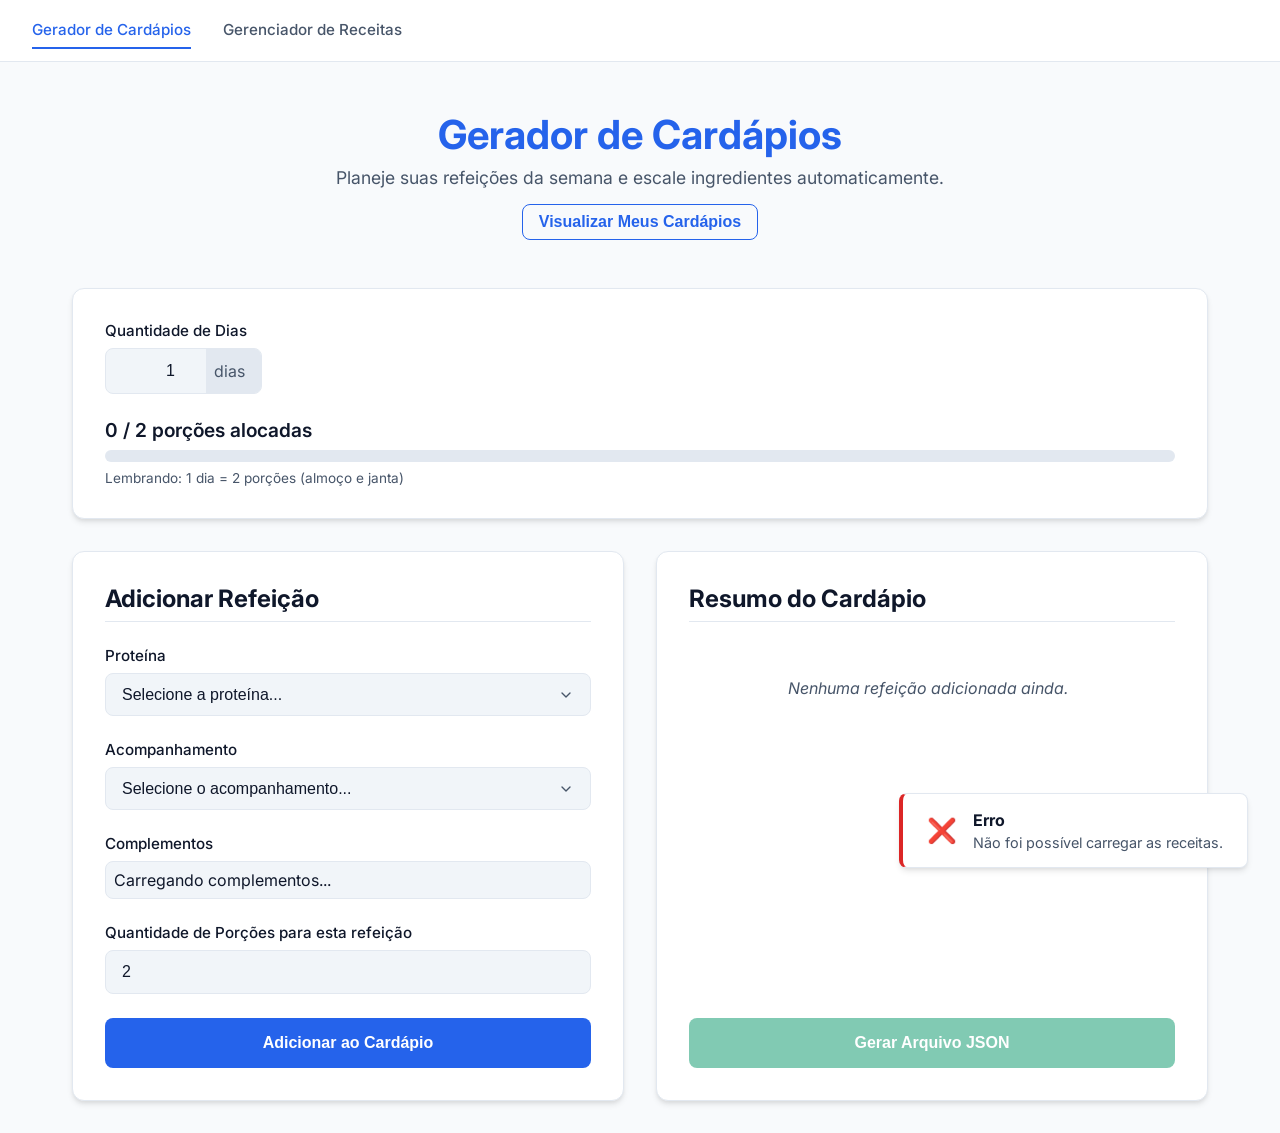
==== static/index.html @ c6f17808 "feat: initial commit with food menu planner, recipe manager and automated recipe agent" ====
<!DOCTYPE html>
<html lang="pt-BR">
<head>
    <meta charset="UTF-8">
    <meta name="viewport" content="width=device-width, initial-scale=1.0">
    <title>Gerador de Cardápios Inteligente</title>
    <link rel="preconnect" href="https://fonts.googleapis.com">
    <link rel="preconnect" href="https://fonts.gstatic.com" crossorigin>
    <link href="https://fonts.googleapis.com/css2?family=Inter:wght@300;400;500;600;700&display=swap" rel="stylesheet">
    <link rel="stylesheet" href="style.css">
</head>
<body>
    <nav class="global-nav no-print">
        <div class="nav-container">
            <a href="/" class="nav-link active">Gerador de Cardápios</a>
            <a href="/recipes.html" class="nav-link">Gerenciador de Receitas</a>
        </div>
    </nav>

    <div class="background-decor"></div>
    <div class="container">
        <header>
            <h1>Gerador de Cardápios</h1>
            <p>Planeje suas refeições da semana e escale ingredientes automaticamente.</p>
            <button id="btn-view-cardapios" class="btn-outline">Visualizar Meus Cardápios</button>
        </header>

        <section class="glass-panel config-section">
            <div class="input-group">
                <label for="dias">Quantidade de Dias</label>
                <div class="input-wrapper">
                    <input type="number" id="dias" min="1" max="30" value="1">
                    <span class="suffix">dias</span>
                </div>
            </div>
            
            <div class="progress-container">
                <div class="progress-stats">
                    <span id="porcoes-atuais">0</span> / <span id="porcoes-meta">2</span> porções alocadas
                </div>
                <div class="progress-bar-bg">
                    <div class="progress-bar-fill" id="progress-bar"></div>
                </div>
                <p class="progress-hint">Lembrando: 1 dia = 2 porções (almoço e janta)</p>
            </div>
        </section>

        <main class="meal-builder-container">
            <div class="glass-panel meal-constructor">
                <h2>Adicionar Refeição</h2>
                <form id="meal-form">
                    <div class="form-group">
                        <label for="proteina">Proteína</label>
                        <select id="proteina" name="proteina" required>
                            <option value="" disabled selected>Selecione a proteína...</option>
                        </select>
                    </div>

                    <div class="form-group">
                        <label for="acompanhamento">Acompanhamento</label>
                        <select id="acompanhamento" name="acompanhamento" required>
                            <option value="" disabled selected>Selecione o acompanhamento...</option>
                        </select>
                    </div>

                    <div class="form-group">
                        <label>Complementos</label>
                        <div id="complementos-container" class="checkbox-grid">
                            <!-- Populated dynamically -->
                            <div class="loading-text">Carregando complementos...</div>
                        </div>
                    </div>

                    <div class="form-group">
                        <label for="porcoes">Quantidade de Porções para esta refeição</label>
                        <input type="number" id="porcoes" name="porcoes" min="1" value="2" required>
                    </div>

                    <button type="submit" class="btn-primary" id="btn-add-meal">Adicionar ao Cardápio</button>
                </form>
            </div>

            <div class="glass-panel summary-panel">
                <h2>Resumo do Cardápio</h2>
                <div id="meal-list" class="meal-list">
                    <p class="empty-state">Nenhuma refeição adicionada ainda.</p>
                </div>
                
                <button class="btn-success" id="btn-generate" disabled>Gerar Arquivo JSON</button>
            </div>
        </main>
    </div>

    <!-- Viewer Modal -->
    <div id="viewer-modal" class="modal hidden">
        <div class="modal-content glass-panel" style="max-width: 500px; height: auto; max-height: 80vh;">
            <div class="modal-header">
                <h2>Meus Cardápios</h2>
                <button class="btn-close" id="btn-close-modal">&times;</button>
            </div>
            <div class="modal-body" style="flex-direction: column;">
                <p style="color: var(--text-secondary); margin-bottom: 1rem;">Selecione um arquivo para abrir a tela de impressão:</p>
                <div class="cardapio-list-container" style="width: 100%; border: none; padding: 0;">
                    <ul id="cardapio-list" class="cardapio-list">
                        <li class="loading-text">Carregando...</li>
                    </ul>
                </div>
            </div>
        </div>
    </div>

    <!-- Notification Toast -->
    <div id="toast" class="toast hidden">
        <div class="toast-content">
            <span class="toast-icon">✅</span>
            <div class="toast-message">
                <strong id="toast-title">Sucesso!</strong>
                <p id="toast-desc">Ação realizada com sucesso.</p>
            </div>
        </div>
    </div>

    <script src="script.js"></script>
</body>
</html>
---- static/style.css ----
:root {
    --bg-color: #f8fafc;
    --text-primary: #0f172a;
    --text-secondary: #475569;
    --accent-color: #2563eb;
    --accent-hover: #1d4ed8;
    --success-color: #059669;
    --success-hover: #047857;
    --danger-color: #dc2626;
    --glass-bg: #ffffff;
    --glass-border: #e2e8f0;
    --glass-shadow: 0 4px 6px -1px rgba(0, 0, 0, 0.1), 0 2px 4px -1px rgba(0, 0, 0, 0.06);
    --radius-lg: 12px;
    --radius-md: 8px;
    
    --input-bg: #f1f5f9;
    --card-bg: #ffffff;
}

* {
    box-sizing: border-box;
    margin: 0;
    padding: 0;
}

body {
    font-family: 'Inter', sans-serif;
    background-color: var(--bg-color);
    color: var(--text-primary);
    min-height: 100vh;
    display: flex;
    flex-direction: column;
    align-items: center;
    position: relative;
    overflow-x: hidden;
}

.global-nav {
    width: 100%;
    align-self: stretch;
}

.background-decor {
    display: none;
}

.container {
    width: 100%;
    max-width: 1200px;
    padding: 2rem;
    display: flex;
    flex-direction: column;
    gap: 2rem;
}

header {
    text-align: center;
    margin-bottom: 1rem;
}

header h1 {
    font-size: 2.5rem;
    font-weight: 700;
    margin-bottom: 0.5rem;
    color: var(--accent-color);
}

header p {
    color: var(--text-secondary);
    font-size: 1.1rem;
}

/* Glassmorphism -> Clean UI */
.glass-panel {
    background: var(--glass-bg);
    border: 1px solid var(--glass-border);
    border-radius: var(--radius-lg);
    padding: 2rem;
    box-shadow: var(--glass-shadow);
}

/* Config Section */
.config-section {
    display: flex;
    flex-direction: column;
    gap: 1.5rem;
}

.input-group {
    display: flex;
    flex-direction: column;
    gap: 0.5rem;
}

label {
    font-weight: 500;
    color: var(--text-primary);
    font-size: 0.95rem;
}

.input-wrapper {
    display: flex;
    align-items: center;
    background: var(--input-bg);
    border: 1px solid var(--glass-border);
    border-radius: var(--radius-md);
    overflow: hidden;
    width: fit-content;
}

.input-wrapper input {
    background: transparent;
    border: none;
    color: var(--text-primary);
    padding: 0.75rem 1rem;
    font-size: 1rem;
    outline: none;
    width: 100px;
    text-align: right;
}

.input-wrapper .suffix {
    padding: 0.75rem 1rem 0.75rem 0.5rem;
    color: var(--text-secondary);
    background: #e2e8f0;
}

/* Progress Bar */
.progress-container {
    width: 100%;
}

.progress-stats {
    font-size: 1.2rem;
    font-weight: 600;
    margin-bottom: 0.5rem;
}

.progress-bar-bg {
    height: 12px;
    background: #e2e8f0;
    border-radius: 6px;
    overflow: hidden;
}

.progress-bar-fill {
    height: 100%;
    width: 0%;
    background: var(--success-color);
    transition: width 0.4s cubic-bezier(0.4, 0, 0.2, 1);
}

.progress-hint {
    margin-top: 0.5rem;
    font-size: 0.85rem;
    color: var(--text-secondary);
}

/* Meal Builder Layout */
.meal-builder-container {
    display: grid;
    grid-template-columns: 1fr 1fr;
    gap: 2rem;
}

@media (max-width: 768px) {
    .meal-builder-container {
        grid-template-columns: 1fr;
    }
}

.meal-constructor h2, .summary-panel h2 {
    font-size: 1.5rem;
    margin-bottom: 1.5rem;
    color: var(--text-primary);
    border-bottom: 1px solid var(--glass-border);
    padding-bottom: 0.5rem;
}

/* Form Styles */
.form-group {
    display: flex;
    flex-direction: column;
    gap: 0.5rem;
    margin-bottom: 1.5rem;
}

select, input[type="number"]:not(#dias) {
    width: 100%;
    background: var(--input-bg);
    border: 1px solid var(--glass-border);
    color: var(--text-primary);
    padding: 0.75rem 1rem;
    border-radius: var(--radius-md);
    font-size: 1rem;
    outline: none;
    transition: border-color 0.2s;
    appearance: none;
}

select {
    cursor: pointer;
    background-image: url("data:image/svg+xml,%3Csvg xmlns='http://www.w3.org/2000/svg' width='24' height='24' viewBox='0 0 24 24' fill='none' stroke='%23475569' stroke-width='2' stroke-linecap='round' stroke-linejoin='round'%3E%3Cpolyline points='6 9 12 15 18 9'%3E%3C/polyline%3E%3C/svg%3E");
    background-repeat: no-repeat;
    background-position: right 1rem center;
    background-size: 1em;
}

select:focus, input:focus {
    border-color: var(--accent-color);
}

select option {
    background: var(--glass-bg);
    color: var(--text-primary);
}

.checkbox-grid {
    display: grid;
    grid-template-columns: repeat(auto-fill, minmax(180px, 1fr));
    gap: 0.75rem;
    max-height: 200px;
    overflow-y: auto;
    padding: 0.5rem;
    background: var(--input-bg);
    border-radius: var(--radius-md);
    border: 1px solid var(--glass-border);
}

.checkbox-grid::-webkit-scrollbar {
    width: 6px;
}
.checkbox-grid::-webkit-scrollbar-thumb {
    background-color: var(--glass-border);
    border-radius: 4px;
}

.checkbox-label {
    display: flex;
    align-items: center;
    gap: 0.5rem;
    cursor: pointer;
    font-size: 0.9rem;
    color: var(--text-secondary);
    transition: color 0.2s;
}

.checkbox-label:hover {
    color: var(--text-primary);
}

.checkbox-label input {
    accent-color: var(--accent-color);
    width: 16px;
    height: 16px;
    cursor: pointer;
}

/* Buttons */
button {
    width: 100%;
    padding: 1rem;
    border: none;
    border-radius: var(--radius-md);
    font-size: 1rem;
    font-weight: 600;
    cursor: pointer;
    transition: transform 0.1s, background-color 0.2s;
}

button:active:not(:disabled) {
    transform: scale(0.98);
}

button:disabled {
    opacity: 0.5;
    cursor: not-allowed;
}

.btn-primary {
    background-color: var(--accent-color);
    color: white;
}

.btn-primary:hover:not(:disabled) {
    background-color: var(--accent-hover);
}

.btn-success {
    background-color: var(--success-color);
    color: white;
    margin-top: auto;
}

.btn-success:hover:not(:disabled) {
    background-color: var(--success-hover);
}

/* Meal List */
.summary-panel {
    display: flex;
    flex-direction: column;
}

.meal-list {
    flex-grow: 1;
    display: flex;
    flex-direction: column;
    gap: 1rem;
    margin-bottom: 1.5rem;
    overflow-y: auto;
    max-height: 400px;
    padding-right: 0.5rem;
}

.meal-list::-webkit-scrollbar {
    width: 6px;
}
.meal-list::-webkit-scrollbar-thumb {
    background-color: var(--glass-border);
    border-radius: 4px;
}

.empty-state {
    color: var(--text-secondary);
    font-style: italic;
    text-align: center;
    padding: 2rem 0;
}

.meal-card {
    background: var(--input-bg);
    border: 1px solid var(--glass-border);
    border-radius: var(--radius-md);
    padding: 1rem;
    position: relative;
    animation: fadeIn 0.3s ease-out forwards;
}

@keyframes fadeIn {
    from { opacity: 0; transform: translateY(10px); }
    to { opacity: 1; transform: translateY(0); }
}

.meal-card h3 {
    font-size: 1.1rem;
    color: var(--accent-color);
    margin-bottom: 0.5rem;
}

.meal-card p {
    font-size: 0.9rem;
    color: var(--text-secondary);
    margin-bottom: 0.25rem;
}

.meal-card .portions-badge {
    position: absolute;
    top: 1rem;
    right: 1rem;
    background: #cbd5e1;
    color: var(--text-primary);
    padding: 0.25rem 0.5rem;
    border-radius: 4px;
    font-size: 0.8rem;
    font-weight: bold;
}

.btn-remove {
    margin-top: 0.5rem;
    background: transparent;
    border: 1px solid var(--danger-color);
    color: var(--danger-color);
    padding: 0.5rem;
    width: auto;
    display: inline-block;
    font-size: 0.85rem;
}

.btn-remove:hover {
    background: var(--danger-color);
    color: white;
}

/* Toast */
.toast {
    position: fixed;
    bottom: 2rem;
    right: 2rem;
    background: var(--glass-bg);
    border: 1px solid var(--glass-border);
    border-left: 4px solid var(--success-color);
    padding: 1rem 1.5rem;
    border-radius: var(--radius-md);
    box-shadow: var(--glass-shadow);
    transition: transform 0.3s cubic-bezier(0.4, 0, 0.2, 1), opacity 0.3s;
    z-index: 1000;
}

.toast.hidden {
    transform: translateX(120%);
    opacity: 0;
}

.toast-content {
    display: flex;
    align-items: center;
    gap: 1rem;
}

.toast-icon {
    font-size: 1.5rem;
}

.toast-message strong {
    display: block;
    color: var(--text-primary);
    margin-bottom: 0.25rem;
}

.toast-message p {
    color: var(--text-secondary);
    font-size: 0.9rem;
    margin: 0;
}

/* Modal */
.modal {
    position: fixed;
    top: 0;
    left: 0;
    width: 100vw;
    height: 100vh;
    background: rgba(0, 0, 0, 0.5);
    display: flex;
    justify-content: center;
    align-items: center;
    z-index: 2000;
    opacity: 1;
    transition: opacity 0.3s;
}

.modal.hidden {
    opacity: 0;
    pointer-events: none;
}

.modal-content {
    width: 90%;
    max-width: 1000px;
    height: 85vh;
    display: flex;
    flex-direction: column;
    padding: 1.5rem;
}

.modal-header {
    display: flex;
    justify-content: space-between;
    align-items: center;
    border-bottom: 1px solid var(--glass-border);
    padding-bottom: 1rem;
    margin-bottom: 1rem;
}

.modal-header h2 {
    margin: 0;
}

.btn-close {
    background: transparent;
    border: none;
    color: var(--text-primary);
    font-size: 2rem;
    line-height: 1;
    padding: 0;
    width: auto;
    cursor: pointer;
}

.btn-close:hover {
    color: var(--danger-color);
}

.btn-outline {
    background: transparent;
    border: 1px solid var(--accent-color);
    color: var(--accent-color);
    width: auto;
    padding: 0.5rem 1rem;
    margin-top: 1rem;
}

.btn-outline:hover {
    background: var(--accent-color);
    color: white;
}

.modal-body {
    display: flex;
    flex-grow: 1;
    gap: 1.5rem;
    overflow: hidden;
}

.cardapio-list-container {
    width: 300px;
    border-right: 1px solid var(--glass-border);
    padding-right: 1rem;
    display: flex;
    flex-direction: column;
}

.cardapio-list-container h3 {
    margin-bottom: 1rem;
    font-size: 1.1rem;
    color: var(--text-secondary);
}

.cardapio-list {
    list-style: none;
    overflow-y: auto;
    flex-grow: 1;
}

.cardapio-list::-webkit-scrollbar {
    width: 6px;
}
.cardapio-list::-webkit-scrollbar-thumb {
    background-color: var(--glass-border);
    border-radius: 4px;
}

.cardapio-list li {
    padding: 1rem;
    border-radius: var(--radius-md);
    cursor: pointer;
    margin-bottom: 0.5rem;
    background: var(--input-bg);
    transition: background 0.2s;
    border: 1px solid transparent;
}

.cardapio-list li:hover {
    background: #e2e8f0;
}

.cardapio-list li.active {
    border-color: var(--accent-color);
    background: #dbeafe;
}

.cardapio-list li .filename {
    display: block;
    font-weight: 500;
    margin-bottom: 0.25rem;
    font-size: 0.95rem;
    word-break: break-all;
}

.cardapio-list li .date {
    display: block;
    font-size: 0.8rem;
    color: var(--text-secondary);
}

.cardapio-details-container {
    flex-grow: 1;
    overflow-y: auto;
    padding-right: 1rem;
}

.cardapio-details-container::-webkit-scrollbar {
    width: 6px;
}
.cardapio-details-container::-webkit-scrollbar-thumb {
    background-color: var(--glass-border);
    border-radius: 4px;
}

/* Global Navigation */
.global-nav {
    background: var(--glass-bg);
    border-bottom: 1px solid var(--glass-border);
    padding: 0.75rem 2rem;
    margin-bottom: 1rem;
}

.nav-container {
    max-width: 1400px;
    margin: 0 auto;
    display: flex;
    gap: 2rem;
}

.nav-link {
    text-decoration: none;
    color: var(--text-secondary);
    font-weight: 500;
    font-size: 0.95rem;
    padding: 0.5rem 0;
    border-bottom: 2px solid transparent;
    transition: color 0.2s, border-color 0.2s;
}

.nav-link:hover {
    color: var(--text-primary);
}

.nav-link.active {
    color: var(--accent-color);
    border-bottom-color: var(--accent-color);
}

/* Recipe Editor */
.recipes-sidebar {
    height: calc(100vh - 120px);
    position: sticky;
    top: 1rem;
    overflow: hidden;
    display: flex;
    flex-direction: column;
}

.recipe-editor {
    min-height: calc(100vh - 120px);
}

.recipe-editor .form-group input[type="text"],
.recipe-editor .form-group input[type="number"],
.recipe-editor .form-group select {
    width: 100%;
}

.hidden {
    display: none !important;
}

.ingredient-block input[type="text"],
.ingredient-block input[type="number"] {
    padding: 0.5rem;
    border: 1px solid var(--glass-border);
    border-radius: 4px;
    background: white;
    font-family: inherit;
    font-size: 0.9rem;
}

.ingredient-block input[type="text"]:focus,
.ingredient-block input[type="number"]:focus {
    border-color: var(--accent-color);
    outline: none;
}

/* Printing Additions */
.print-only {
    display: none;
}

.recipe-card {
    background: var(--input-bg);
    border: 1px solid var(--glass-border);
    border-radius: var(--radius-md);
    padding: 1.5rem;
    margin-bottom: 3rem; /* Aumentado espaçamento */
}

.recipe-card h4 {
    color: var(--accent-color);
    font-size: 1.2rem;
    margin-bottom: 1rem;
    border-bottom: 1px dashed var(--glass-border);
    padding-bottom: 0.5rem;
}

.ingredients-list {
    list-style: none;
    margin-bottom: 1rem;
    display: grid;
    grid-template-columns: repeat(auto-fill, minmax(200px, 1fr));
    gap: 0.5rem;
}

.ingredients-list li {
    background: rgba(0, 0, 0, 0.05);
    padding: 0.5rem;
    border-radius: 4px;
    font-size: 0.9rem;
}

.prep-list {
    margin-left: 1.5rem;
    color: var(--text-secondary);
    font-size: 0.95rem;
}

.prep-list li {
    margin-bottom: 0.5rem;
}

@media print {
    body {
        background: white;
        color: black;
    }
    
    .no-print {
        display: none !important;
    }
    
    .print-only {
        display: block;
    }
    
    .container {
        padding: 0;
        max-width: none;
    }
    
    .glass-panel {
        border: none;
        box-shadow: none;
        padding: 0;
    }
    
    .recipe-card {
        border: none;
        background: transparent;
        padding: 0;
        page-break-inside: avoid;
        margin-bottom: 4rem; /* Maior espaçamento na impressão */
    }
    
    .ingredients-list li {
        background: transparent;
        padding: 0;
        margin-bottom: 0.25rem;
    }
    
    h1, h2, h3, h4, h5 {
        color: black !important;
    }
}
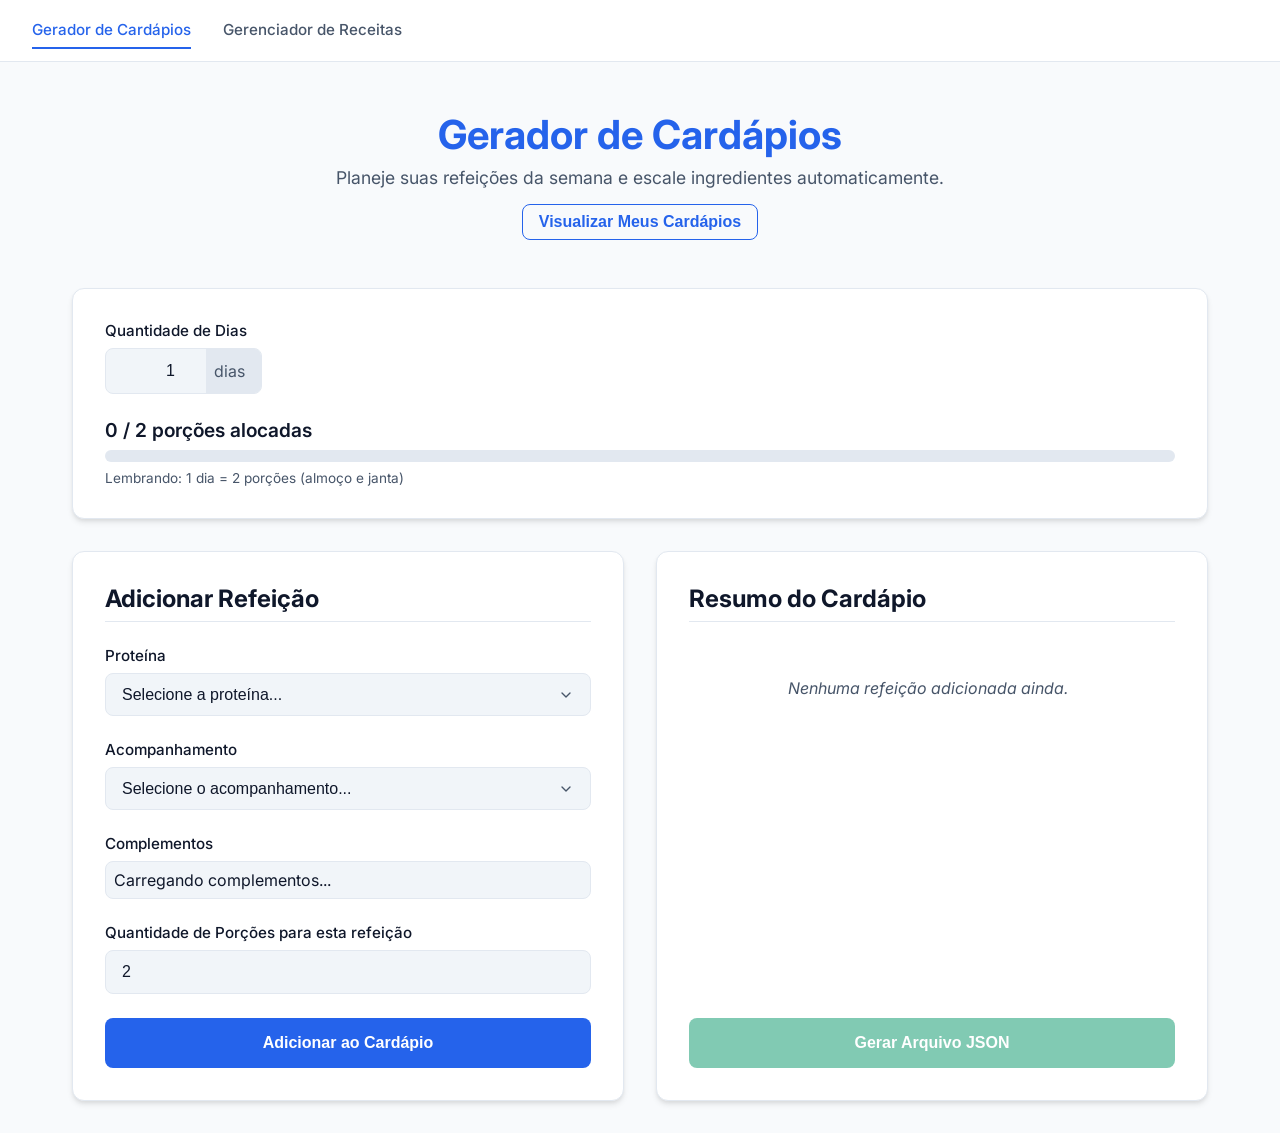
==== commit 834bb82f: "feat: configurar GitHub Pages e ajustar links para deploy estático - Ajustar links de navegação para" ====
--- a/static/index.html
+++ b/static/index.html
@@ -12,8 +12,8 @@
 <body>
     <nav class="global-nav no-print">
         <div class="nav-container">
-            <a href="/" class="nav-link active">Gerador de Cardápios</a>
-            <a href="/recipes.html" class="nav-link">Gerenciador de Receitas</a>
+            <a href="./" class="nav-link active">Gerador de Cardápios</a>
+            <a href="recipes.html" class="nav-link">Gerenciador de Receitas</a>
         </div>
     </nav>
 
--- a/static/style.css
+++ b/static/style.css
@@ -612,7 +612,27 @@
     border-bottom-color: var(--accent-color);
 }
 
-/* Recipe Editor */
+/* Recipe Editor Layout */
+.recipes-layout {
+    max-width: 1400px;
+    display: grid;
+    grid-template-columns: 350px 1fr;
+    gap: 2rem;
+    width: 100%;
+}
+
+@media (max-width: 900px) {
+    .recipes-layout {
+        grid-template-columns: 1fr;
+        gap: 1.5rem;
+    }
+    .recipes-sidebar {
+        height: auto;
+        position: static;
+        max-height: 380px;
+    }
+}
+
 .recipes-sidebar {
     height: calc(100vh - 120px);
     position: sticky;
@@ -630,6 +650,21 @@
 .recipe-editor .form-group input[type="number"],
 .recipe-editor .form-group select {
     width: 100%;
+}
+
+.form-row-2col {
+    display: grid;
+    grid-template-columns: 1fr 1fr;
+    gap: 1.5rem;
+    margin-bottom: 2rem;
+}
+
+@media (max-width: 640px) {
+    .form-row-2col {
+        grid-template-columns: 1fr;
+        gap: 1rem;
+        margin-bottom: 1rem;
+    }
 }
 
 .hidden {
